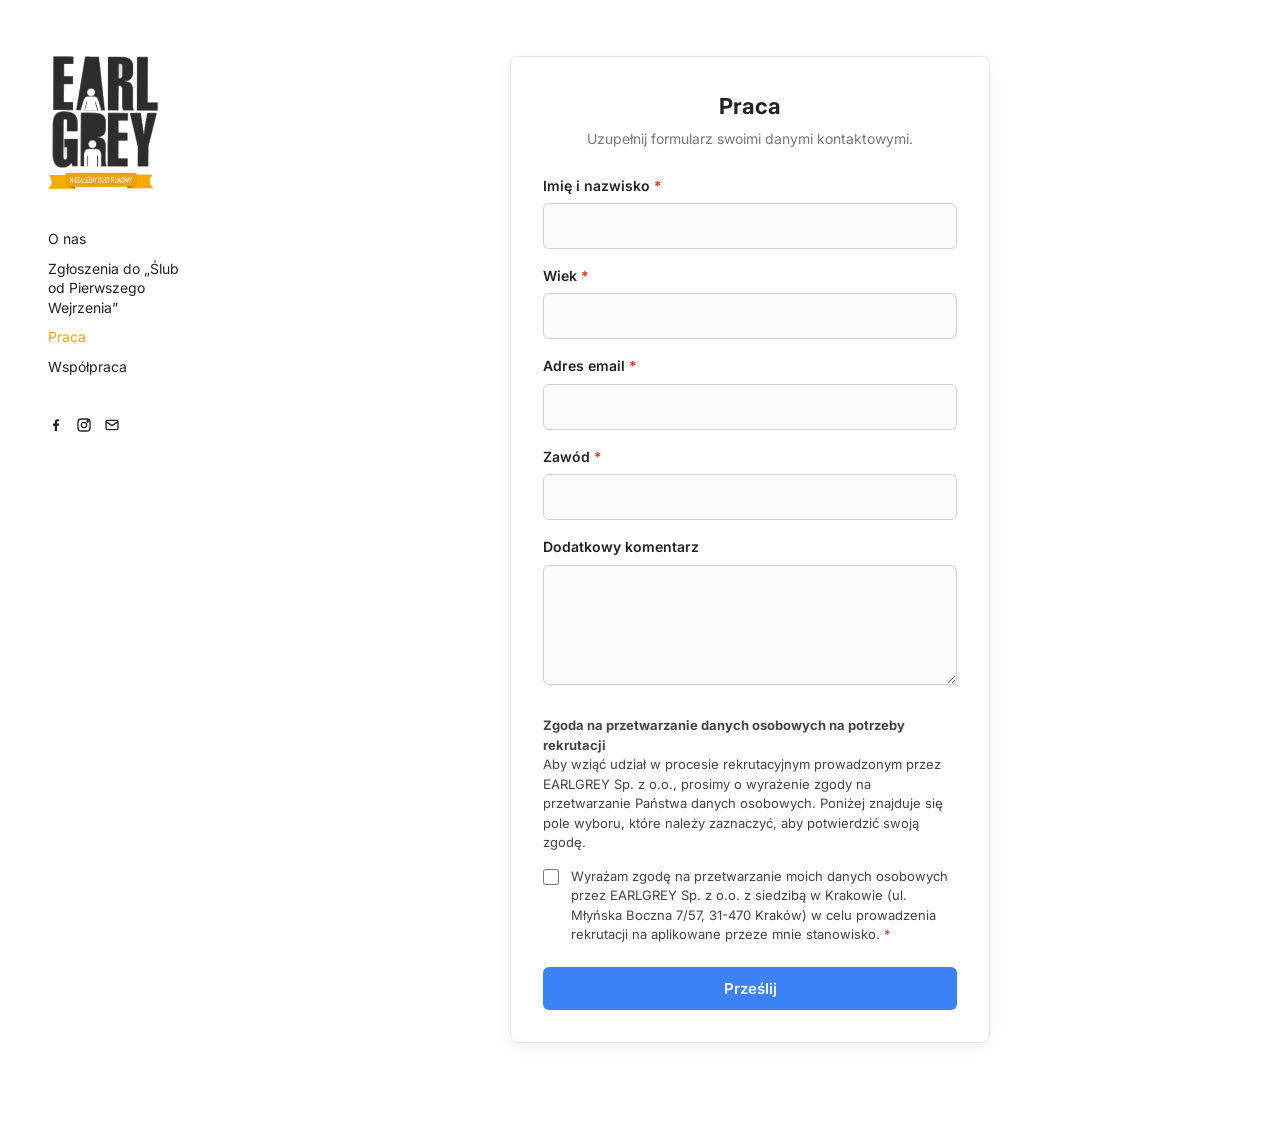
==== praca.html @ a940e39a "Nowa statyczna strona EarlGrey O nas z filmem, formularze Zgłoszenia/Praca/Współpraca wysyłające dan" ====
<!doctype html>
<html lang="pl">
<head>
  <meta charset="utf-8">
  <meta name="viewport" content="width=device-width, initial-scale=1">
  <title>Praca – EarlGrey</title>
  <meta name="description" content="Praca – uzupełnij formularz swoimi danymi kontaktowymi.">
  <link rel="icon" href="assets/eg-logo.png">
  <link rel="preconnect" href="https://fonts.googleapis.com">
  <link rel="preconnect" href="https://fonts.gstatic.com" crossorigin>
  <link href="https://fonts.googleapis.com/css2?family=Inter:wght@400;500;600&display=swap" rel="stylesheet">
  <link rel="stylesheet" href="style.css">
</head>
<body>
<div class="layout">
  <header class="side">
    <a class="logo" href="index.html"><img src="assets/eg-logo.png" alt="EarlGrey" width="201" height="243"></a>
    <button class="menu-toggle" aria-expanded="false">Menu</button>
    <nav aria-label="Menu główne">
      <ul class="nav">
        <li><a href="index.html">O nas</a></li>
        <li><a href="zgloszenia.html">Zgłoszenia do „Ślub od Pierwszego Wejrzenia”</a></li>
        <li><a href="praca.html" aria-current="page">Praca</a></li>
        <li><a href="wspolpraca.html">Współpraca</a></li>
      </ul>
    </nav>
    <div class="social">
      <a href="https://www.facebook.com/EarlGreyfilm/" aria-label="Facebook"><svg viewBox="0 0 24 24" fill="currentColor" aria-hidden="true"><path d="M13.5 21v-8h2.7l.4-3.2h-3.1V7.8c0-.9.3-1.5 1.6-1.5h1.7V3.4c-.3 0-1.3-.1-2.5-.1-2.4 0-4.1 1.5-4.1 4.2v2.3H7.5V13h2.7v8h3.3z"/></svg></a>
      <a href="https://www.instagram.com/earlgrey_film/" aria-label="Instagram"><svg viewBox="0 0 24 24" fill="none" stroke="currentColor" stroke-width="2" aria-hidden="true"><rect x="3" y="3" width="18" height="18" rx="5"/><circle cx="12" cy="12" r="4"/><circle cx="17.5" cy="6.5" r="1" fill="currentColor"/></svg></a>
      <a href="mailto:grey@earlgreyfilm.com" aria-label="Adres e-mail"><svg viewBox="0 0 24 24" fill="none" stroke="currentColor" stroke-width="2" aria-hidden="true"><rect x="3" y="5" width="18" height="14" rx="2"/><path d="m3 7 9 6 9-6"/></svg></a>
    </div>
  </header>
  <main>
    <div class="content form-page">
    <div class="form-card">
      <h2>Praca</h2>
      <p class="sub">Uzupełnij formularz swoimi danymi kontaktowymi.</p>
      <form data-google-form="1FAIpQLScNgUBqj11JGY3p_Qne7RzxHWpGntr2tBI5lazM7brLiPZrxA">
        <div class="field"><label for="entry-2005620554">Imię i nazwisko <span class="req">*</span></label><input id="entry-2005620554" name="entry.2005620554" type="text" required autocomplete="name"></div>
        <div class="field"><label for="entry-862064081">Wiek <span class="req">*</span></label><input id="entry-862064081" name="entry.862064081" type="number" required min="16" max="99" inputmode="numeric"></div>
        <div class="field"><label for="entry-291685831">Adres email <span class="req">*</span></label><input id="entry-291685831" name="entry.291685831" type="email" required autocomplete="email"></div>
        <div class="field"><label for="entry-295964144">Zawód <span class="req">*</span></label><input id="entry-295964144" name="entry.295964144" type="text" required></div>
        <div class="field"><label for="entry-1471751470">Dodatkowy komentarz</label><textarea id="entry-1471751470" name="entry.1471751470"></textarea></div>
        <div class="consents">
          <p class="intro"><strong>Zgoda na przetwarzanie danych osobowych na potrzeby rekrutacji</strong><br>Aby wziąć udział w procesie rekrutacyjnym prowadzonym przez EARLGREY Sp. z o.o., prosimy o wyrażenie zgody na przetwarzanie Państwa danych osobowych. Poniżej znajduje się pole wyboru, które należy zaznaczyć, aby potwierdzić swoją zgodę.</p>
          <label class="check"><input type="checkbox" name="entry.708285779" value="Wyrażam zgodę na przetwarzanie moich danych osobowych" required>
            <span>Wyrażam zgodę na przetwarzanie moich danych osobowych przez EARLGREY Sp. z o.o. z siedzibą w Krakowie (ul. Młyńska Boczna 7/57, 31-470 Kraków) w celu prowadzenia rekrutacji na aplikowane przeze mnie stanowisko. <span class="req">*</span></span></label>
        </div>
        <button class="submit" type="submit">Prześlij</button>
        <p class="form-error" hidden>Nie udało się wysłać formularza. Spróbuj ponownie.</p>
      </form>
      <p class="thanks" hidden>Twoja odpowiedź została zapisana.</p>
    </div>
    </div>
  </main>
</div>
<script src="main.js"></script>
</body>
</html>
---- style.css ----
:root {
  --ink: #222;
  --muted: #777;
  --line: #e5e5e5;
  --accent: #f2a516;   /* pomarańcz z logo EG */
  --blue: #3b82f6;     /* przycisk wg makiety klienta */
  --side: 220px;
}

* { box-sizing: border-box; }
body {
  margin: 0;
  background: #fff;
  color: var(--ink);
  font: 16px/1.6 "Inter", system-ui, -apple-system, sans-serif;
}
img, video { display: block; max-width: 100%; }
a { color: inherit; }

/* ---------- układ: menu z lewej, treść z prawej ---------- */
.layout { display: grid; grid-template-columns: var(--side) 1fr; min-height: 100vh; }

.side {
  position: sticky; top: 0; height: 100vh;
  padding: 56px 24px 40px 48px;
  display: flex; flex-direction: column; gap: 40px;
}
.side .logo img { width: 110px; height: auto; }
.mafs-logo { width: 100%; max-width: 440px; height: auto; margin: 0 auto 24px; }
.nav { list-style: none; margin: 0; padding: 0; display: grid; gap: 10px; }
.nav a { text-decoration: none; font-size: 14px; line-height: 1.4; color: var(--ink); display: block; }
.nav a:hover, .nav a[aria-current="page"] { color: var(--accent); }
.social { display: flex; gap: 12px; }
.social a { color: var(--ink); }
.social a:hover { color: var(--accent); }
.social svg { width: 16px; height: 16px; display: block; }

.menu-toggle { display: none; }

main { min-width: 0; padding: 56px 48px 80px; }
.content { max-width: 900px; }

p { margin: 0 0 16px; }

.reel { width: 100%; max-width: 1100px; height: auto; background: #fff; }

/* ---------- formularze ---------- */

.form-card {
  max-width: 480px; margin: 0 auto;
  border: 1px solid var(--line); border-radius: 8px;
  box-shadow: 0 4px 16px rgba(0,0,0,.06);
  padding: 32px;
}
.form-card h2 { font-size: 22px; margin: 0 0 4px; text-align: center; }
.form-card .sub { text-align: center; color: var(--muted); font-size: 14px; margin: 0 0 24px; }

.field { margin-bottom: 16px; }
.field label { display: block; font-size: 14px; font-weight: 600; margin-bottom: 6px; }
.req { color: #d93025; }
.field input, .field textarea {
  width: 100%; font: inherit; font-size: 15px;
  padding: 10px 12px; border: 1px solid #d0d0d0; border-radius: 6px; background: #fafafa;
}
.field textarea { min-height: 120px; resize: vertical; }
.field input:focus, .field textarea:focus { outline: none; border-color: var(--blue); background: #fff; }

.consents { margin-top: 24px; font-size: 13px; line-height: 1.5; color: #444; }
.consents .intro { margin-bottom: 14px; }
.check { display: grid; grid-template-columns: 18px 1fr; gap: 10px; margin-bottom: 14px; cursor: pointer; }
.check input { width: 16px; height: 16px; margin: 2px 0 0; }

.submit {
  width: 100%; margin-top: 8px; padding: 12px;
  font: 600 15px "Inter", system-ui, sans-serif;
  color: #fff; background: var(--blue); border: 0; border-radius: 6px; cursor: pointer;
}
.submit:hover { background: #2563eb; }
.submit[disabled] { opacity: .6; cursor: wait; }

.form-error { color: #d93025; font-size: 14px; margin: 12px 0 0; text-align: center; }
.thanks { text-align: center; margin: 0; padding: 16px 0; }

/* ---------- telefon / tablet ---------- */
@media (max-width: 860px) {
  .layout { grid-template-columns: 1fr; }
  .side {
    position: sticky; top: 0; z-index: 10; height: auto; background: #fff;
    flex-direction: row; flex-wrap: wrap; align-items: center; justify-content: space-between;
    padding: 12px 16px; gap: 12px; border-bottom: 1px solid var(--line);
  }
  .side .logo img { width: 56px; }
  .menu-toggle {
    display: block; background: none; border: 1px solid var(--ink); border-radius: 4px;
    font: 500 14px "Inter", sans-serif; padding: 6px 12px; color: var(--ink);
  }
  .side > nav, .side .social { display: none; }
  .side.open > nav { display: block; width: 100%; }
  .side.open .social { display: flex; width: 100%; padding-bottom: 8px; }
  main { padding: 24px 16px 56px; }
  .form-card { padding: 24px 16px; }
}

/* strony z formularzem: wszystko na jednej osi, wyśrodkowane */
.form-page { max-width: 560px; margin: 0 auto; }
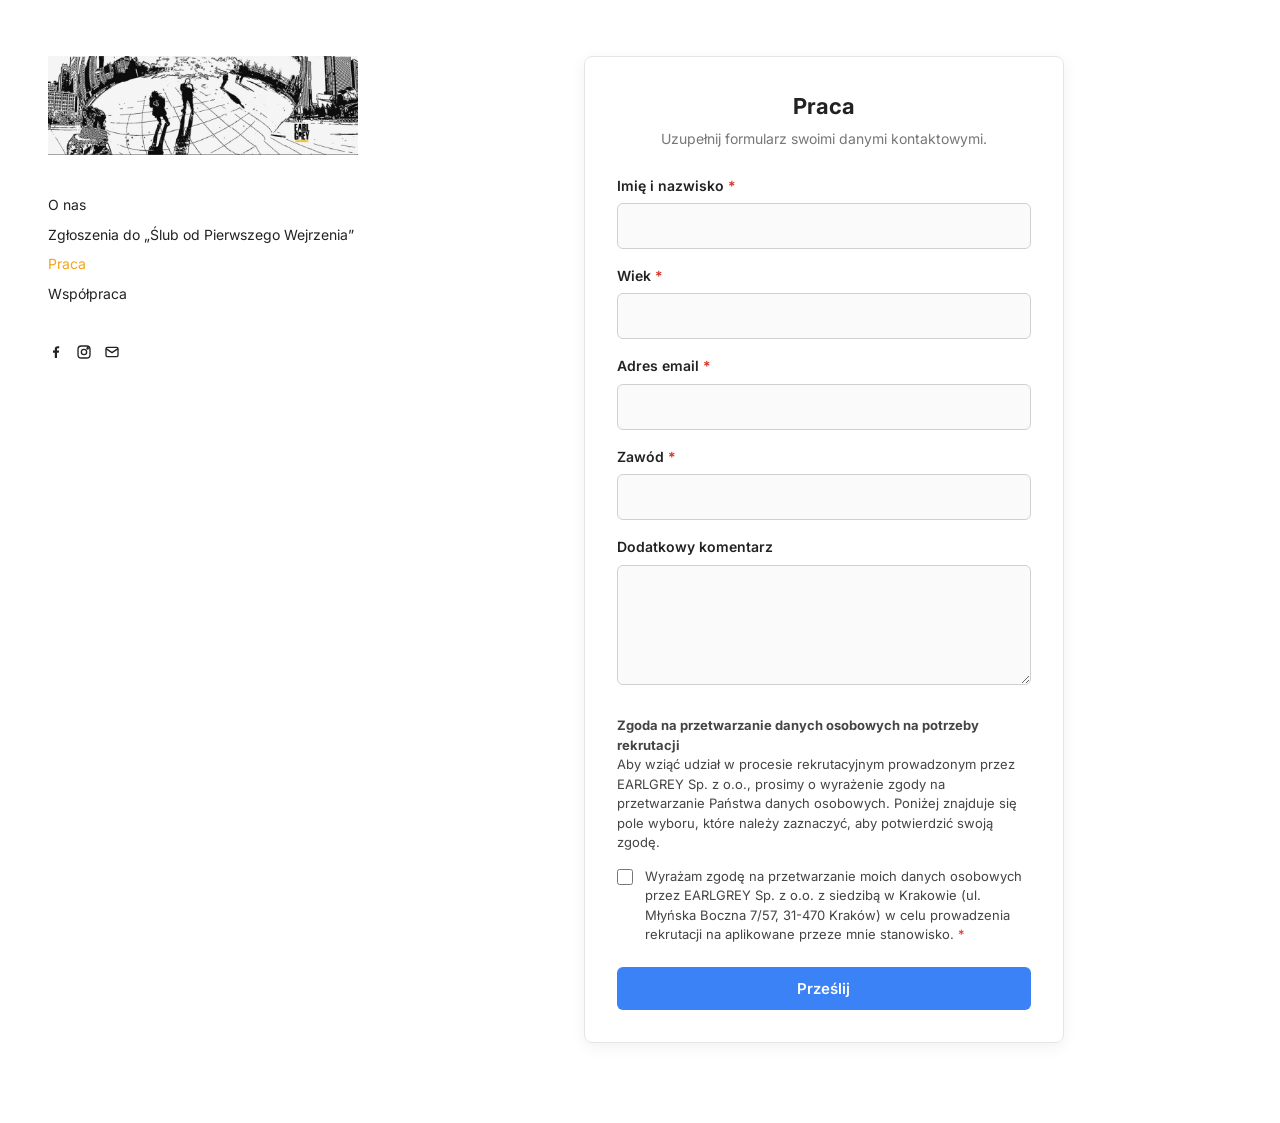
==== commit e3cbec21: "Fasola zamiast logo, film 1:38, mail zgloszenia@ - logo w lewym górnym rogu zamienione na fasolę o s" ====
--- a/praca.html
+++ b/praca.html
@@ -4,7 +4,6 @@
   <meta charset="utf-8">
   <meta name="viewport" content="width=device-width, initial-scale=1">
   <title>Praca – EarlGrey</title>
-  <meta name="description" content="Praca – uzupełnij formularz swoimi danymi kontaktowymi.">
   <link rel="icon" href="assets/eg-logo.png">
   <link rel="preconnect" href="https://fonts.googleapis.com">
   <link rel="preconnect" href="https://fonts.gstatic.com" crossorigin>
@@ -14,7 +13,7 @@
 <body>
 <div class="layout">
   <header class="side">
-    <a class="logo" href="index.html"><img src="assets/eg-logo.png" alt="EarlGrey" width="201" height="243"></a>
+    <a class="logo" href="index.html"><img src="assets/fasola.jpg" alt="EarlGrey" width="900" height="288"></a>
     <button class="menu-toggle" aria-expanded="false">Menu</button>
     <nav aria-label="Menu główne">
       <ul class="nav">
@@ -27,7 +26,7 @@
     <div class="social">
       <a href="https://www.facebook.com/EarlGreyfilm/" aria-label="Facebook"><svg viewBox="0 0 24 24" fill="currentColor" aria-hidden="true"><path d="M13.5 21v-8h2.7l.4-3.2h-3.1V7.8c0-.9.3-1.5 1.6-1.5h1.7V3.4c-.3 0-1.3-.1-2.5-.1-2.4 0-4.1 1.5-4.1 4.2v2.3H7.5V13h2.7v8h3.3z"/></svg></a>
       <a href="https://www.instagram.com/earlgrey_film/" aria-label="Instagram"><svg viewBox="0 0 24 24" fill="none" stroke="currentColor" stroke-width="2" aria-hidden="true"><rect x="3" y="3" width="18" height="18" rx="5"/><circle cx="12" cy="12" r="4"/><circle cx="17.5" cy="6.5" r="1" fill="currentColor"/></svg></a>
-      <a href="mailto:grey@earlgreyfilm.com" aria-label="Adres e-mail"><svg viewBox="0 0 24 24" fill="none" stroke="currentColor" stroke-width="2" aria-hidden="true"><rect x="3" y="5" width="18" height="14" rx="2"/><path d="m3 7 9 6 9-6"/></svg></a>
+      <a href="mailto:zgloszenia@earlgreyfilm.com" aria-label="Adres e-mail"><svg viewBox="0 0 24 24" fill="none" stroke="currentColor" stroke-width="2" aria-hidden="true"><rect x="3" y="5" width="18" height="14" rx="2"/><path d="m3 7 9 6 9-6"/></svg></a>
     </div>
   </header>
   <main>
--- a/style.css
+++ b/style.css
@@ -4,7 +4,7 @@
   --line: #e5e5e5;
   --accent: #f2a516;   /* pomarańcz z logo EG */
   --blue: #3b82f6;     /* przycisk wg makiety klienta */
-  --side: 220px;
+  --menu-w: 310px;   /* szerokość kolumny menu = szerokość fasoli */
 }
 
 * { box-sizing: border-box; }
@@ -18,17 +18,18 @@
 a { color: inherit; }
 
 /* ---------- układ: menu z lewej, treść z prawej ---------- */
-.layout { display: grid; grid-template-columns: var(--side) 1fr; min-height: 100vh; }
+html { scrollbar-gutter: stable; }
+.layout { display: grid; grid-template-columns: calc(var(--menu-w) + 72px) 1fr; min-height: 100vh; }
 
 .side {
   position: sticky; top: 0; height: 100vh;
   padding: 56px 24px 40px 48px;
   display: flex; flex-direction: column; gap: 40px;
 }
-.side .logo img { width: 110px; height: auto; }
+.side .logo img { width: var(--menu-w); height: auto; }
 .mafs-logo { width: 100%; max-width: 440px; height: auto; margin: 0 auto 24px; }
 .nav { list-style: none; margin: 0; padding: 0; display: grid; gap: 10px; }
-.nav a { text-decoration: none; font-size: 14px; line-height: 1.4; color: var(--ink); display: block; }
+.nav a { text-decoration: none; font-size: 14px; line-height: 1.4; color: var(--ink); display: block; white-space: nowrap; }
 .nav a:hover, .nav a[aria-current="page"] { color: var(--accent); }
 .social { display: flex; gap: 12px; }
 .social a { color: var(--ink); }
@@ -83,13 +84,15 @@
 
 /* ---------- telefon / tablet ---------- */
 @media (max-width: 860px) {
-  .layout { grid-template-columns: 1fr; }
+  .layout { grid-template-columns: 1fr; grid-template-rows: auto 1fr; }
   .side {
     position: sticky; top: 0; z-index: 10; height: auto; background: #fff;
     flex-direction: row; flex-wrap: wrap; align-items: center; justify-content: space-between;
     padding: 12px 16px; gap: 12px; border-bottom: 1px solid var(--line);
   }
-  .side .logo img { width: 56px; }
+  .side .logo { flex: 1; min-width: 0; }
+  .side .logo img { width: 100%; max-width: 310px; }
+  .nav a { white-space: normal; }
   .menu-toggle {
     display: block; background: none; border: 1px solid var(--ink); border-radius: 4px;
     font: 500 14px "Inter", sans-serif; padding: 6px 12px; color: var(--ink);
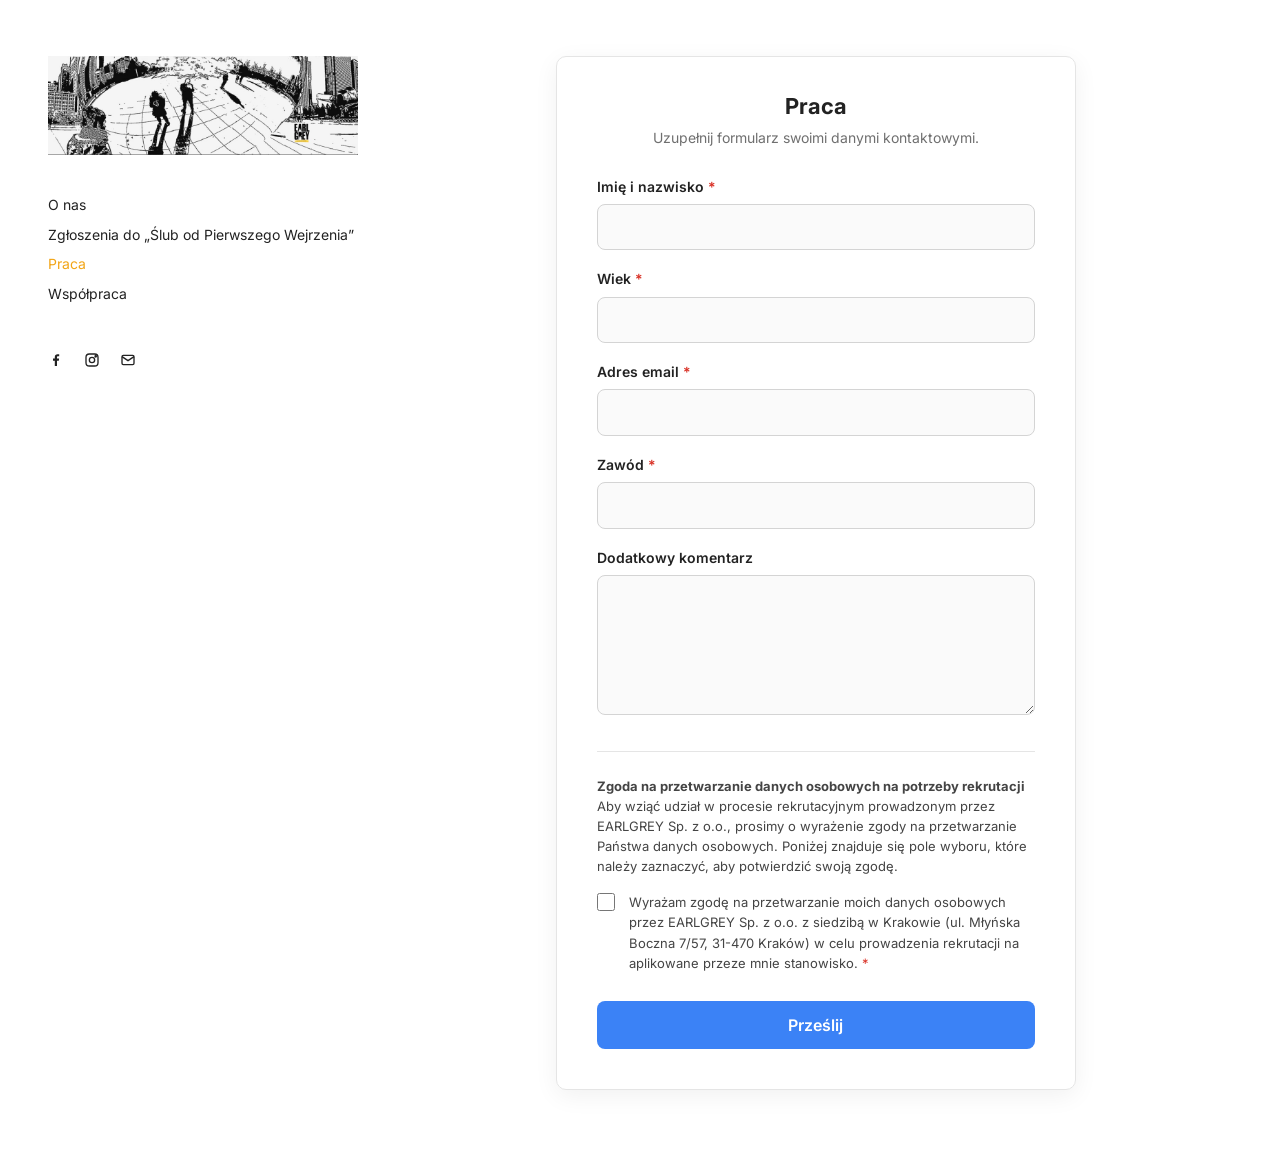
==== commit 13dada24: "Dopracowanie układu i responsywności - film na O nas zawsze w całości w oknie i tak duży, jak pozwal" ====
--- a/praca.html
+++ b/praca.html
@@ -2,7 +2,7 @@
 <html lang="pl">
 <head>
   <meta charset="utf-8">
-  <meta name="viewport" content="width=device-width, initial-scale=1">
+  <meta name="viewport" content="width=device-width, initial-scale=1, viewport-fit=cover">
   <title>Praca – EarlGrey</title>
   <link rel="icon" href="assets/eg-logo.png">
   <link rel="preconnect" href="https://fonts.googleapis.com">
@@ -14,8 +14,8 @@
 <div class="layout">
   <header class="side">
     <a class="logo" href="index.html"><img src="assets/fasola.jpg" alt="EarlGrey" width="900" height="288"></a>
-    <button class="menu-toggle" aria-expanded="false">Menu</button>
-    <nav aria-label="Menu główne">
+    <button class="menu-toggle" aria-expanded="false" aria-controls="menu">Menu</button>
+    <nav id="menu" aria-label="Menu główne">
       <ul class="nav">
         <li><a href="index.html">O nas</a></li>
         <li><a href="zgloszenia.html">Zgłoszenia do „Ślub od Pierwszego Wejrzenia”</a></li>
--- a/style.css
+++ b/style.css
@@ -1,108 +1,214 @@
 :root {
   --ink: #222;
-  --muted: #777;
+  --muted: #6f6f6f;
   --line: #e5e5e5;
   --accent: #f2a516;   /* pomarańcz z logo EG */
   --blue: #3b82f6;     /* przycisk wg makiety klienta */
-  --menu-w: 310px;   /* szerokość kolumny menu = szerokość fasoli */
-}
+
+  --menu-w: 310px;     /* szerokość kolumny menu = szerokość fasoli */
+  --pad-x: 48px;       /* margines boczny */
+  --pad-y: 56px;       /* margines górny – ten sam dla menu i treści */
+  --gap: 56px;         /* odstęp między menu a treścią */
+  --vh: 100vh;
+}
+@supports (height: 100dvh) { :root { --vh: 100dvh; } }
 
 * { box-sizing: border-box; }
+html { scrollbar-gutter: stable; -webkit-text-size-adjust: 100%; }
 body {
   margin: 0;
   background: #fff;
   color: var(--ink);
   font: 16px/1.6 "Inter", system-ui, -apple-system, sans-serif;
+  -webkit-font-smoothing: antialiased;
 }
 img, video { display: block; max-width: 100%; }
 a { color: inherit; }
+:focus-visible { outline: 2px solid var(--accent); outline-offset: 3px; border-radius: 2px; }
 
 /* ---------- układ: menu z lewej, treść z prawej ---------- */
-html { scrollbar-gutter: stable; }
-.layout { display: grid; grid-template-columns: calc(var(--menu-w) + 72px) 1fr; min-height: 100vh; }
+.layout {
+  display: grid;
+  grid-template-columns: var(--menu-w) minmax(0, 1fr);
+  column-gap: var(--gap);
+  padding: 0 var(--pad-x);
+  min-height: var(--vh);
+}
 
 .side {
-  position: sticky; top: 0; height: 100vh;
-  padding: 56px 24px 40px 48px;
-  display: flex; flex-direction: column; gap: 40px;
-}
+  position: sticky; top: 0;
+  height: var(--vh); overflow-y: auto;
+  padding: var(--pad-y) 0 40px;
+  display: flex; flex-direction: column; gap: 36px;
+}
+.side .logo { display: block; }
 .side .logo img { width: var(--menu-w); height: auto; }
-.mafs-logo { width: 100%; max-width: 440px; height: auto; margin: 0 auto 24px; }
-.nav { list-style: none; margin: 0; padding: 0; display: grid; gap: 10px; }
-.nav a { text-decoration: none; font-size: 14px; line-height: 1.4; color: var(--ink); display: block; white-space: nowrap; }
+
+.nav { list-style: none; margin: 0; padding: 0; display: grid; gap: 2px; }
+.nav a {
+  display: block; padding: 4px 0;
+  font-size: 14px; line-height: 1.4; text-decoration: none; color: var(--ink);
+  transition: color .15s;
+}
 .nav a:hover, .nav a[aria-current="page"] { color: var(--accent); }
-.social { display: flex; gap: 12px; }
-.social a { color: var(--ink); }
+
+.social { display: flex; gap: 4px; margin-left: -8px; }
+.social a { color: var(--ink); padding: 8px; transition: color .15s; }
 .social a:hover { color: var(--accent); }
 .social svg { width: 16px; height: 16px; display: block; }
 
 .menu-toggle { display: none; }
 
-main { min-width: 0; padding: 56px 48px 80px; }
-.content { max-width: 900px; }
-
-p { margin: 0 0 16px; }
-
-.reel { width: 100%; max-width: 1100px; height: auto; background: #fff; }
-
-/* ---------- formularze ---------- */
+main { min-width: 0; padding: var(--pad-y) 0 80px; }
+
+/* ---------- O nas: film ---------- */
+/* film zawsze w całości na ekranie: tak szeroki, jak się da, ale nie wyższy niż okno */
+.reel {
+  width: min(100%, calc((var(--vh) - 2 * var(--pad-y)) * 16 / 9));
+  aspect-ratio: 16 / 9; height: auto;
+  background: #fff; object-fit: contain;
+}
+main:has(.reel) { padding-bottom: var(--pad-y); }
+
+/* ---------- strony z formularzem ---------- */
+.form-page { max-width: 520px; margin: 0 auto; }
+.mafs-logo { width: 100%; max-width: 420px; height: auto; margin: 0 auto 28px; }
 
 .form-card {
-  max-width: 480px; margin: 0 auto;
-  border: 1px solid var(--line); border-radius: 8px;
-  box-shadow: 0 4px 16px rgba(0,0,0,.06);
-  padding: 32px;
-}
-.form-card h2 { font-size: 22px; margin: 0 0 4px; text-align: center; }
-.form-card .sub { text-align: center; color: var(--muted); font-size: 14px; margin: 0 0 24px; }
-
-.field { margin-bottom: 16px; }
+  border: 1px solid var(--line); border-radius: 10px;
+  box-shadow: 0 6px 24px rgba(0,0,0,.06);
+  padding: 36px 40px 40px;
+}
+.form-card h2 { font-size: 22px; line-height: 1.25; margin: 0 0 6px; text-align: center; }
+.form-card .sub { text-align: center; color: var(--muted); font-size: 14px; line-height: 1.5; margin: 0 0 28px; text-wrap: balance; }
+
+.field { margin-bottom: 18px; }
 .field label { display: block; font-size: 14px; font-weight: 600; margin-bottom: 6px; }
 .req { color: #d93025; }
 .field input, .field textarea {
-  width: 100%; font: inherit; font-size: 15px;
-  padding: 10px 12px; border: 1px solid #d0d0d0; border-radius: 6px; background: #fafafa;
-}
-.field textarea { min-height: 120px; resize: vertical; }
-.field input:focus, .field textarea:focus { outline: none; border-color: var(--blue); background: #fff; }
-
-.consents { margin-top: 24px; font-size: 13px; line-height: 1.5; color: #444; }
-.consents .intro { margin-bottom: 14px; }
-.check { display: grid; grid-template-columns: 18px 1fr; gap: 10px; margin-bottom: 14px; cursor: pointer; }
-.check input { width: 16px; height: 16px; margin: 2px 0 0; }
+  width: 100%; font: inherit; font-size: 16px; line-height: 1.4; color: var(--ink);
+  padding: 11px 14px; border: 1px solid #d4d4d4; border-radius: 8px; background: #fafafa;
+  transition: border-color .15s, background-color .15s, box-shadow .15s;
+  -webkit-appearance: none; appearance: none;
+}
+.field input::placeholder, .field textarea::placeholder { color: #a3a3a3; }
+.field textarea { min-height: 140px; resize: vertical; }
+.field input:focus, .field textarea:focus {
+  outline: none; border-color: var(--blue); background: #fff;
+  box-shadow: 0 0 0 3px rgba(59,130,246,.15);
+}
+/* bez strzałek w polu „Wiek” */
+.field input[type=number] { -moz-appearance: textfield; }
+.field input[type=number]::-webkit-inner-spin-button,
+.field input[type=number]::-webkit-outer-spin-button { -webkit-appearance: none; margin: 0; }
+
+.consents { margin-top: 28px; padding-top: 24px; border-top: 1px solid var(--line); font-size: 13px; line-height: 1.55; color: #444; }
+.consents p { margin: 0 0 16px; }
+.consents a { color: var(--ink); text-underline-offset: 2px; }
+.check { display: grid; grid-template-columns: 20px 1fr; gap: 12px; margin-bottom: 16px; cursor: pointer; }
+.check input { width: 18px; height: 18px; margin: 1px 0 0; accent-color: var(--blue); cursor: pointer; }
 
 .submit {
-  width: 100%; margin-top: 8px; padding: 12px;
-  font: 600 15px "Inter", system-ui, sans-serif;
-  color: #fff; background: var(--blue); border: 0; border-radius: 6px; cursor: pointer;
+  width: 100%; margin-top: 12px; padding: 14px 16px; min-height: 48px;
+  font: 600 16px "Inter", system-ui, sans-serif;
+  color: #fff; background: var(--blue); border: 0; border-radius: 8px; cursor: pointer;
+  transition: background-color .15s;
 }
 .submit:hover { background: #2563eb; }
 .submit[disabled] { opacity: .6; cursor: wait; }
 
 .form-error { color: #d93025; font-size: 14px; margin: 12px 0 0; text-align: center; }
-.thanks { text-align: center; margin: 0; padding: 16px 0; }
-
-/* ---------- telefon / tablet ---------- */
+.thanks { text-align: center; margin: 0; padding: 24px 0 8px; font-weight: 500; }
+
+/* ---------- duże monitory: menu i fasola proporcjonalnie większe ---------- */
+@media (min-width: 1600px) {
+  :root { --menu-w: 360px; --pad-x: 64px; --gap: 72px; --pad-y: 64px; }
+  .nav a { font-size: 16px; }
+  .social svg { width: 18px; height: 18px; }
+}
+
+/* ---------- mniejsze laptopy / tablety poziomo ---------- */
+@media (max-width: 1200px) {
+  :root { --menu-w: 230px; --pad-x: 36px; --gap: 40px; --pad-y: 44px; }
+}
+
+/* ---------- telefon / tablet pionowo ---------- */
 @media (max-width: 860px) {
-  .layout { grid-template-columns: 1fr; grid-template-rows: auto 1fr; }
+  :root { --pad-x: 16px; --pad-y: 24px; }
+
+  .layout { display: block; padding: 0; }
+
   .side {
-    position: sticky; top: 0; z-index: 10; height: auto; background: #fff;
+    position: sticky; top: 0; z-index: 10;
+    height: auto; overflow: visible;
     flex-direction: row; flex-wrap: wrap; align-items: center; justify-content: space-between;
-    padding: 12px 16px; gap: 12px; border-bottom: 1px solid var(--line);
-  }
-  .side .logo { flex: 1; min-width: 0; }
-  .side .logo img { width: 100%; max-width: 310px; }
-  .nav a { white-space: normal; }
+    gap: 0 16px;
+    padding: 10px max(var(--pad-x), env(safe-area-inset-right)) 10px max(var(--pad-x), env(safe-area-inset-left));
+    background: rgba(255,255,255,.96);
+    -webkit-backdrop-filter: blur(8px); backdrop-filter: blur(8px);
+    border-bottom: 1px solid var(--line);
+  }
+  .side .logo img { width: auto; height: 64px; }
+
   .menu-toggle {
-    display: block; background: none; border: 1px solid var(--ink); border-radius: 4px;
-    font: 500 14px "Inter", sans-serif; padding: 6px 12px; color: var(--ink);
-  }
+    display: inline-flex; align-items: center; gap: 8px;
+    min-height: 40px; padding: 0 14px;
+    background: none; border: 1px solid var(--ink); border-radius: 6px;
+    font: 500 14px "Inter", sans-serif; color: var(--ink); cursor: pointer;
+  }
+  .menu-toggle::before {           /* ikonka ☰ / ✕ */
+    content: ""; width: 14px; height: 10px;
+    background: linear-gradient(currentColor 0 0) top / 100% 2px no-repeat,
+                linear-gradient(currentColor 0 0) center / 100% 2px no-repeat,
+                linear-gradient(currentColor 0 0) bottom / 100% 2px no-repeat;
+  }
+  .side.open .menu-toggle::before {
+    height: 14px;
+    background: linear-gradient(45deg, transparent 45%, currentColor 45% 55%, transparent 55%),
+                linear-gradient(-45deg, transparent 45%, currentColor 45% 55%, transparent 55%);
+  }
+
   .side > nav, .side .social { display: none; }
-  .side.open > nav { display: block; width: 100%; }
-  .side.open .social { display: flex; width: 100%; padding-bottom: 8px; }
-  main { padding: 24px 16px 56px; }
-  .form-card { padding: 24px 16px; }
-}
-
-/* strony z formularzem: wszystko na jednej osi, wyśrodkowane */
-.form-page { max-width: 560px; margin: 0 auto; }
+  .side.open > nav { display: block; width: 100%; padding-top: 12px; }
+  .side.open .social { display: flex; width: 100%; padding: 4px 0 8px; }
+  .nav { gap: 0; }
+  .nav a { padding: 10px 0; font-size: 16px; }   /* wygodne pole pod palec */
+
+  main { padding: var(--pad-y) max(var(--pad-x), env(safe-area-inset-right)) 48px max(var(--pad-x), env(safe-area-inset-left)); }
+
+  .reel { width: 100%; }
+  .mafs-logo { max-width: 340px; margin-bottom: 20px; }
+}
+
+/* telefon poziomo: niski ekran – mniejszy nagłówek, film w całości */
+@media (max-width: 960px) and (max-height: 500px) and (orientation: landscape) {
+  :root { --pad-x: 20px; --pad-y: 12px; }
+  .layout { display: block; padding: 0; }
+  .side {
+    position: static; height: auto; overflow: visible;
+    flex-direction: row; flex-wrap: wrap; align-items: center; justify-content: space-between;
+    gap: 0 16px; padding: 8px max(var(--pad-x), env(safe-area-inset-right)) 8px max(var(--pad-x), env(safe-area-inset-left));
+    border-bottom: 1px solid var(--line);
+  }
+  .side .logo img { width: auto; height: 40px; }
+  .menu-toggle { min-height: 36px; }
+  main { padding-top: 12px; }
+  /* wysokość okna minus nagłówek (40 px logo + 2×8 px + 1 px linii) i odstępy nad/pod filmem */
+  .reel { width: auto; height: calc(var(--vh) - 57px - 24px); max-width: 100%; margin: 0 auto; }
+  main:has(.reel) { padding-bottom: 12px; }
+}
+
+/* małe telefony: formularz bez ramki, pełna szerokość */
+@media (max-width: 480px) {
+  .form-card { border: 0; box-shadow: none; border-radius: 0; padding: 4px 0 0; }
+  .form-card h2 { font-size: 20px; }
+}
+
+/* bardzo wąskie telefony (iPhone SE 1. gen. itp.) */
+@media (max-width: 360px) {
+  .side .logo img { height: 52px; }
+}
+
+@media (prefers-reduced-motion: reduce) {
+  * { transition: none !important; scroll-behavior: auto !important; }
+}
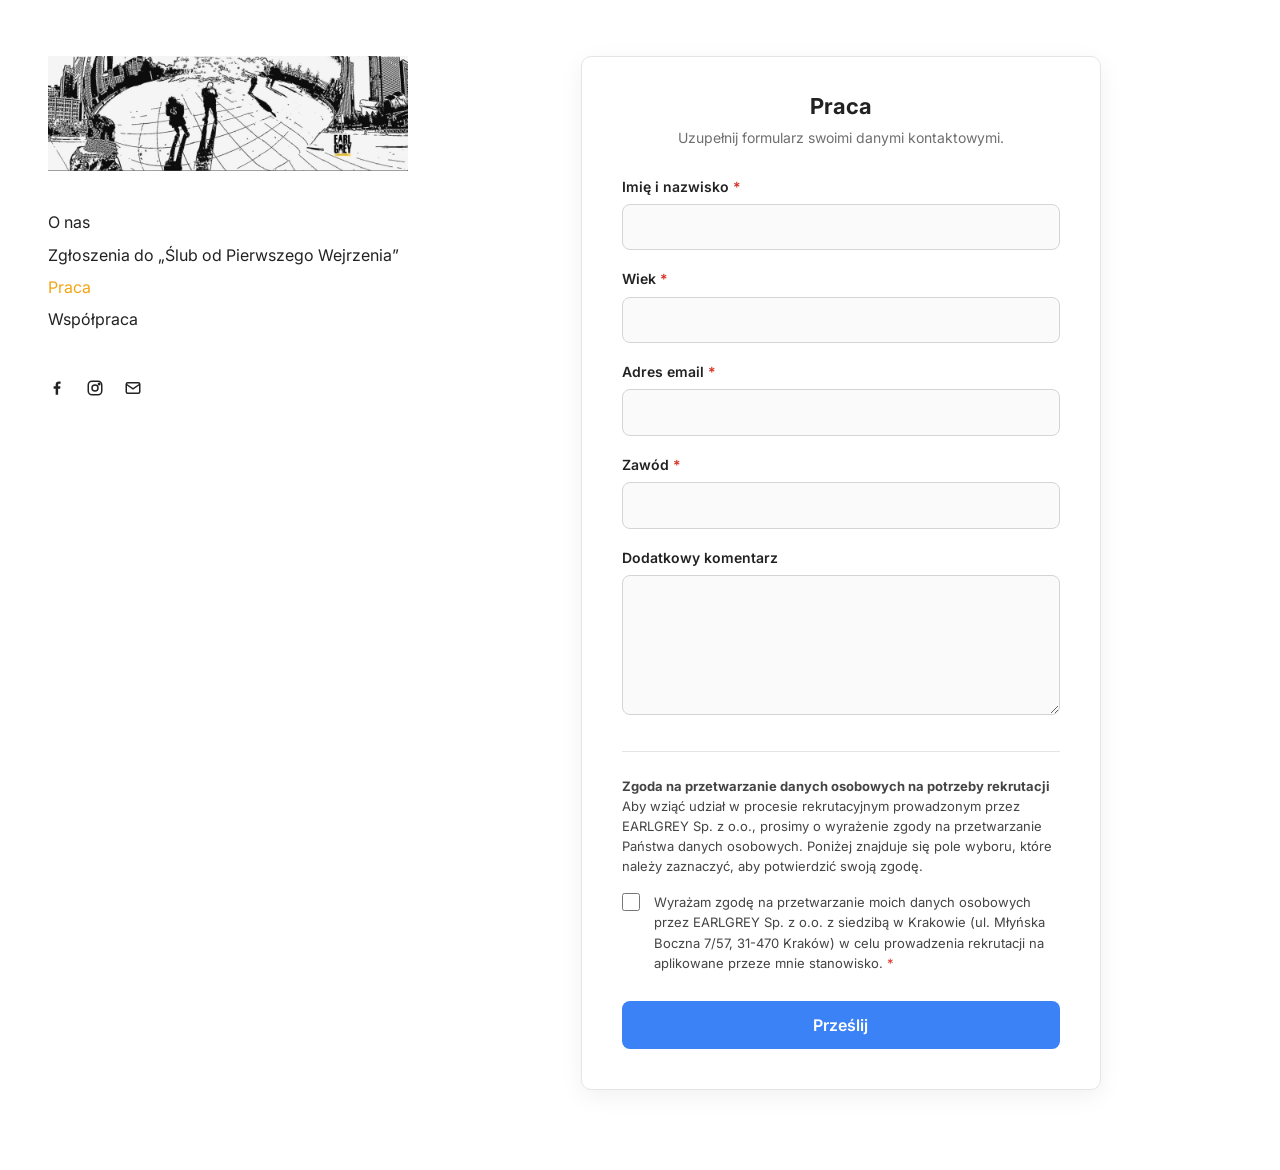
==== commit 1cae4fbe: "Przygotowanie do wdrożenia na earlgreyfilm.com (home.pl) - .htaccess: https bez www, przekierowania " ====
--- a/praca.html
+++ b/praca.html
@@ -8,16 +8,16 @@
   <link rel="preconnect" href="https://fonts.googleapis.com">
   <link rel="preconnect" href="https://fonts.gstatic.com" crossorigin>
   <link href="https://fonts.googleapis.com/css2?family=Inter:wght@400;500;600&display=swap" rel="stylesheet">
-  <link rel="stylesheet" href="style.css">
+  <link rel="stylesheet" href="style.css?v=20261008">
 </head>
 <body>
 <div class="layout">
   <header class="side">
-    <a class="logo" href="index.html"><img src="assets/fasola.jpg" alt="EarlGrey" width="900" height="288"></a>
+    <a class="logo" href="./"><img src="assets/fasola.jpg?v=20261008" alt="EarlGrey" width="900" height="288"></a>
     <button class="menu-toggle" aria-expanded="false" aria-controls="menu">Menu</button>
     <nav id="menu" aria-label="Menu główne">
       <ul class="nav">
-        <li><a href="index.html">O nas</a></li>
+        <li><a href="./">O nas</a></li>
         <li><a href="zgloszenia.html">Zgłoszenia do „Ślub od Pierwszego Wejrzenia”</a></li>
         <li><a href="praca.html" aria-current="page">Praca</a></li>
         <li><a href="wspolpraca.html">Współpraca</a></li>
@@ -53,6 +53,6 @@
     </div>
   </main>
 </div>
-<script src="main.js"></script>
+<script src="main.js?v=20261008"></script>
 </body>
 </html>
--- a/style.css
+++ b/style.css
@@ -5,7 +5,7 @@
   --accent: #f2a516;   /* pomarańcz z logo EG */
   --blue: #3b82f6;     /* przycisk wg makiety klienta */
 
-  --menu-w: 310px;     /* szerokość kolumny menu = szerokość fasoli */
+  --menu-w: 360px;     /* szerokość kolumny menu = szerokość fasoli */
   --pad-x: 48px;       /* margines boczny */
   --pad-y: 56px;       /* margines górny – ten sam dla menu i treści */
   --gap: 56px;         /* odstęp między menu a treścią */
@@ -47,7 +47,7 @@
 .nav { list-style: none; margin: 0; padding: 0; display: grid; gap: 2px; }
 .nav a {
   display: block; padding: 4px 0;
-  font-size: 14px; line-height: 1.4; text-decoration: none; color: var(--ink);
+  font-size: 16px; line-height: 1.4; text-decoration: none; color: var(--ink);
   transition: color .15s;
 }
 .nav a:hover, .nav a[aria-current="page"] { color: var(--accent); }
@@ -55,7 +55,7 @@
 .social { display: flex; gap: 4px; margin-left: -8px; }
 .social a { color: var(--ink); padding: 8px; transition: color .15s; }
 .social a:hover { color: var(--accent); }
-.social svg { width: 16px; height: 16px; display: block; }
+.social svg { width: 18px; height: 18px; display: block; }
 
 .menu-toggle { display: none; }
 
@@ -67,8 +67,12 @@
   width: min(100%, calc((var(--vh) - 2 * var(--pad-y)) * 16 / 9));
   aspect-ratio: 16 / 9; height: auto;
   background: #fff; object-fit: contain;
+  pointer-events: none;   /* pokaz slajdów: bez pauzy, menu kontekstowego itp. */
 }
 main:has(.reel) { padding-bottom: var(--pad-y); }
+
+/* ---------- 404 ---------- */
+.notfound { margin: 0; }
 
 /* ---------- strony z formularzem ---------- */
 .form-page { max-width: 520px; margin: 0 auto; }
@@ -122,14 +126,14 @@
 
 /* ---------- duże monitory: menu i fasola proporcjonalnie większe ---------- */
 @media (min-width: 1600px) {
-  :root { --menu-w: 360px; --pad-x: 64px; --gap: 72px; --pad-y: 64px; }
-  .nav a { font-size: 16px; }
-  .social svg { width: 18px; height: 18px; }
+  :root { --menu-w: 410px; --pad-x: 64px; --gap: 72px; --pad-y: 64px; }
+  .nav a { font-size: 18px; }
+  .social svg { width: 21px; height: 21px; }
 }
 
 /* ---------- mniejsze laptopy / tablety poziomo ---------- */
 @media (max-width: 1200px) {
-  :root { --menu-w: 230px; --pad-x: 36px; --gap: 40px; --pad-y: 44px; }
+  :root { --menu-w: 250px; --pad-x: 36px; --gap: 40px; --pad-y: 44px; }
 }
 
 /* ---------- telefon / tablet pionowo ---------- */
@@ -138,17 +142,18 @@
 
   .layout { display: block; padding: 0; }
 
+  /* nagłówek przewija się razem ze stroną – nieprzyklejony, bo iOS (Safari, przeglądarki
+     w aplikacjach) rysuje stronę pod półprzezroczystym paskiem i treść nachodziłaby na fasolę */
   .side {
-    position: sticky; top: 0; z-index: 10;
+    position: static;
     height: auto; overflow: visible;
     flex-direction: row; flex-wrap: wrap; align-items: center; justify-content: space-between;
     gap: 0 16px;
-    padding: 10px max(var(--pad-x), env(safe-area-inset-right)) 10px max(var(--pad-x), env(safe-area-inset-left));
-    background: rgba(255,255,255,.96);
-    -webkit-backdrop-filter: blur(8px); backdrop-filter: blur(8px);
+    padding: max(10px, env(safe-area-inset-top)) max(var(--pad-x), env(safe-area-inset-right)) 10px max(var(--pad-x), env(safe-area-inset-left));
+    background: #fff;
     border-bottom: 1px solid var(--line);
   }
-  .side .logo img { width: auto; height: 64px; }
+  .side .logo img { width: auto; height: 40px; }   /* = wysokość przycisku Menu */
 
   .menu-toggle {
     display: inline-flex; align-items: center; gap: 8px;
@@ -172,7 +177,7 @@
   .side.open > nav { display: block; width: 100%; padding-top: 12px; }
   .side.open .social { display: flex; width: 100%; padding: 4px 0 8px; }
   .nav { gap: 0; }
-  .nav a { padding: 10px 0; font-size: 16px; }   /* wygodne pole pod palec */
+  .nav a { padding: 10px 0; font-size: 18px; }   /* wygodne pole pod palec */
 
   main { padding: var(--pad-y) max(var(--pad-x), env(safe-area-inset-right)) 48px max(var(--pad-x), env(safe-area-inset-left)); }
 
@@ -190,11 +195,11 @@
     gap: 0 16px; padding: 8px max(var(--pad-x), env(safe-area-inset-right)) 8px max(var(--pad-x), env(safe-area-inset-left));
     border-bottom: 1px solid var(--line);
   }
-  .side .logo img { width: auto; height: 40px; }
+  .side .logo img { width: auto; height: 36px; }   /* = wysokość przycisku Menu */
   .menu-toggle { min-height: 36px; }
   main { padding-top: 12px; }
-  /* wysokość okna minus nagłówek (40 px logo + 2×8 px + 1 px linii) i odstępy nad/pod filmem */
-  .reel { width: auto; height: calc(var(--vh) - 57px - 24px); max-width: 100%; margin: 0 auto; }
+  /* wysokość okna minus nagłówek (36 px logo + 2×8 px + 1 px linii) i odstępy nad/pod filmem */
+  .reel { width: auto; height: calc(var(--vh) - 53px - 24px); max-width: 100%; margin: 0 auto; }
   main:has(.reel) { padding-bottom: 12px; }
 }
 
@@ -204,11 +209,6 @@
   .form-card h2 { font-size: 20px; }
 }
 
-/* bardzo wąskie telefony (iPhone SE 1. gen. itp.) */
-@media (max-width: 360px) {
-  .side .logo img { height: 52px; }
-}
-
 @media (prefers-reduced-motion: reduce) {
   * { transition: none !important; scroll-behavior: auto !important; }
 }
